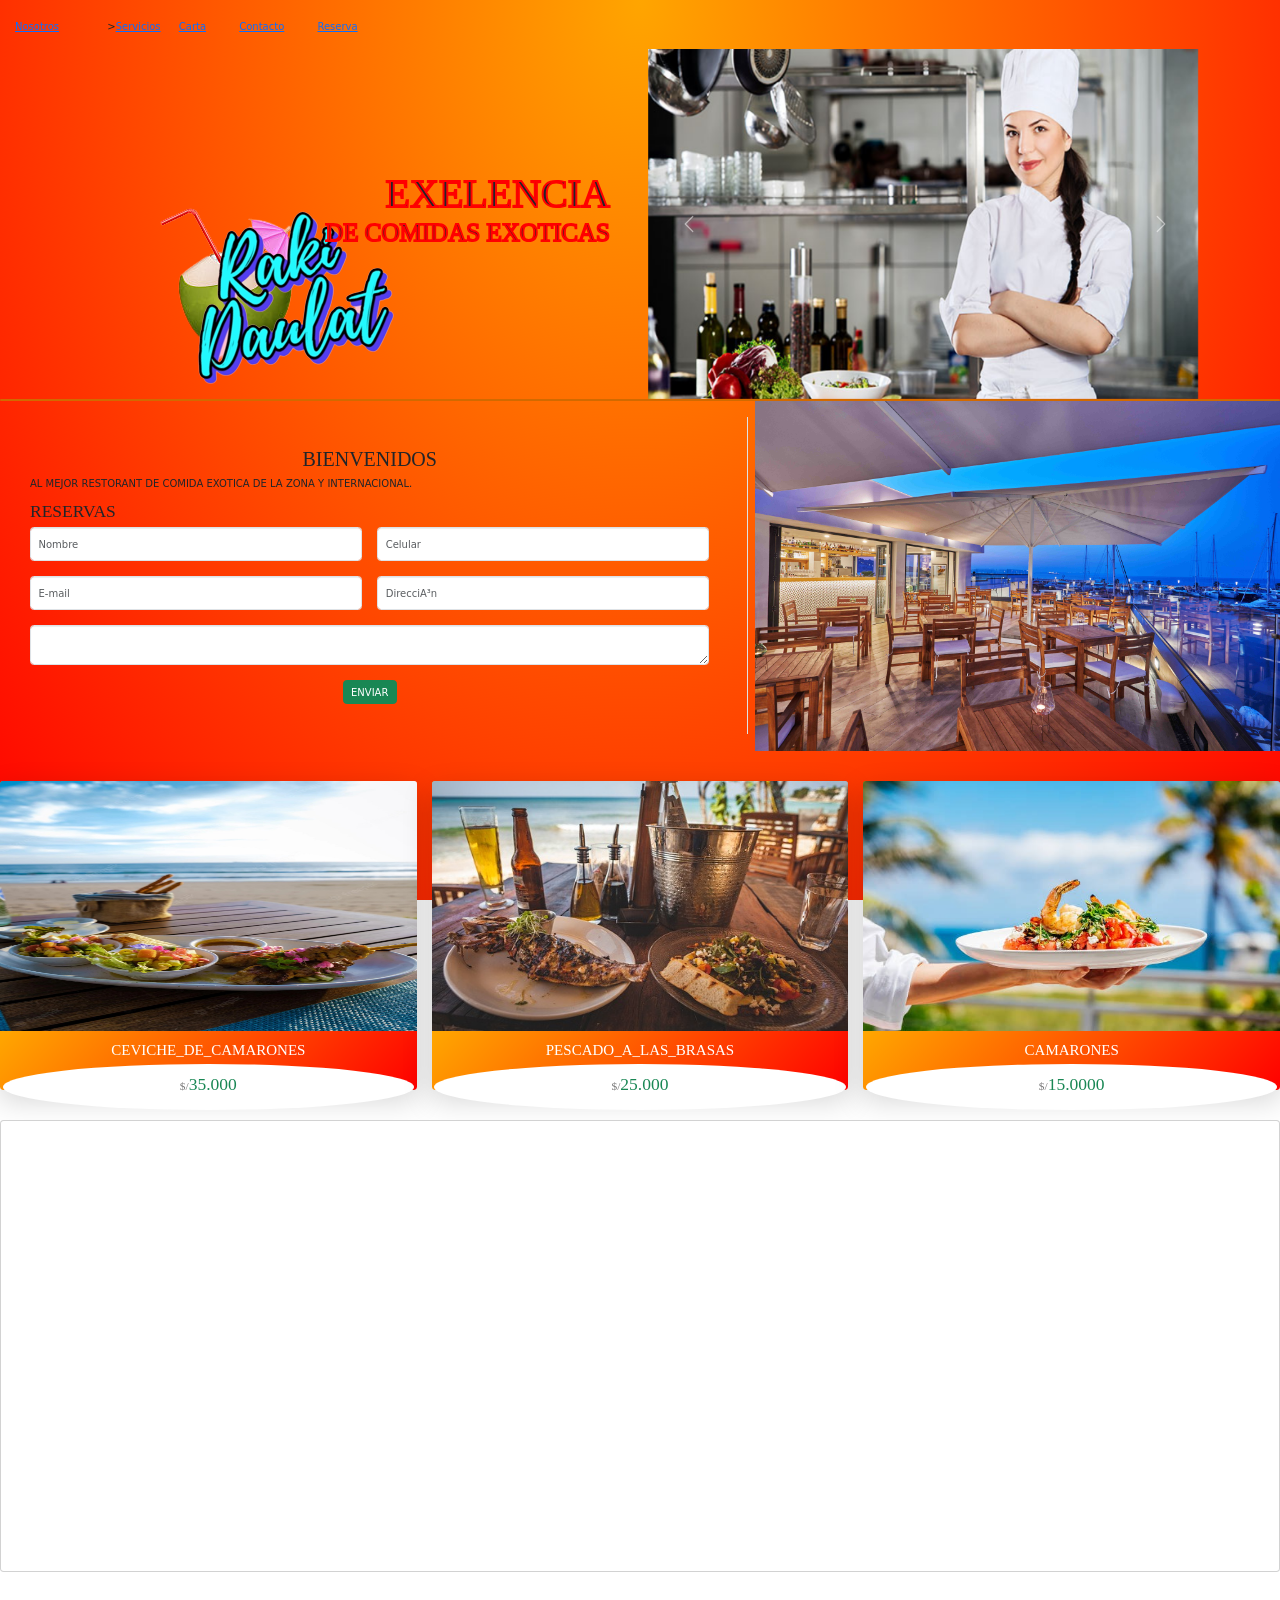
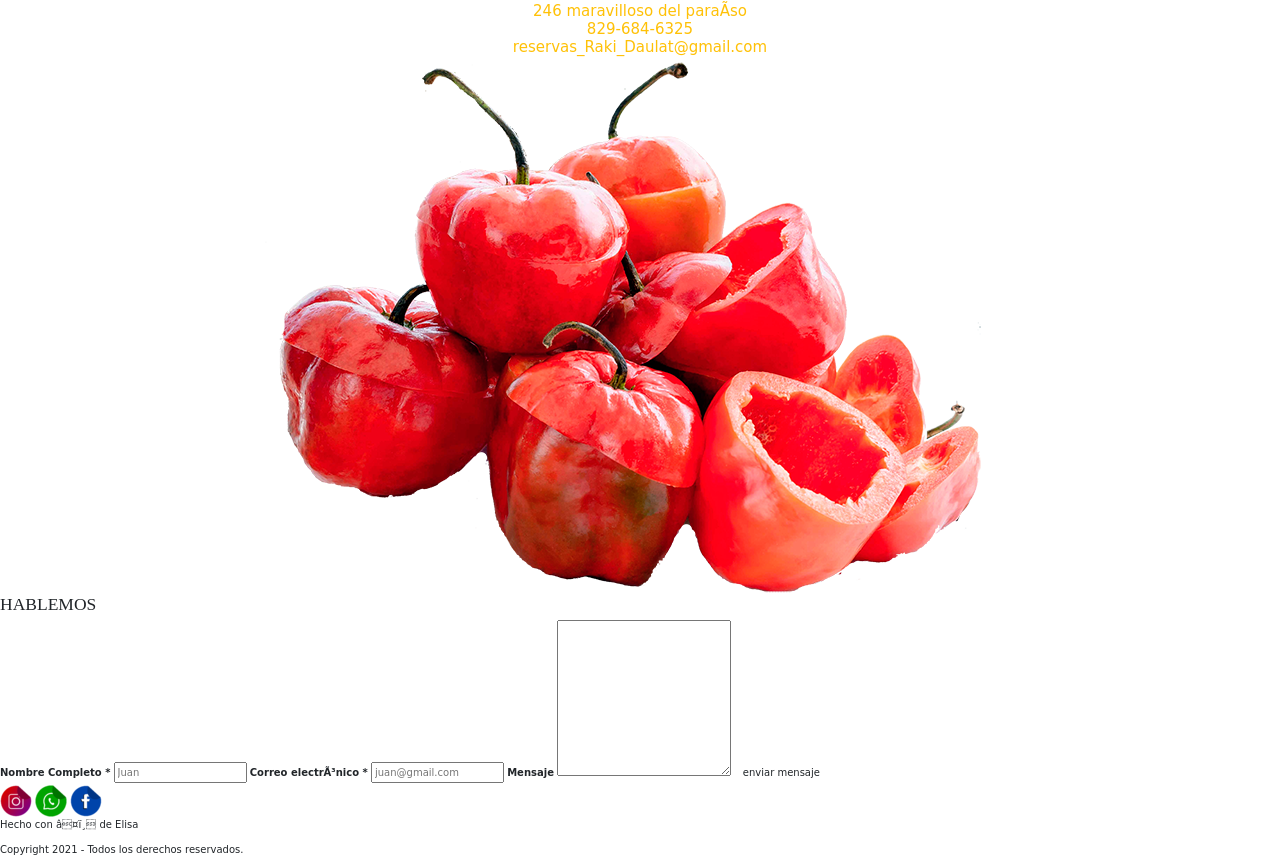
==== index.html @ 6d172afd "Primera versión del sitio web Raki Daulat Mi primera página web: inicio, nosotros, servicios, carta," ====
<!DOCTYPE html>
<html lang="en">
  <head>
    <title>Raki_Daulat</title>
    <link rel="icon" type="image/x-icon" href="assent/img/LOGO.png">
    <!-- Librerias Boostrap -->
    <link rel="stylesheet" href="https://stackpath.bootstrapcdn.com/bootstrap/4.3.1/css/bootstrap.min.css" integrity="sha384-ggOyR0iXCbMQv3Xipma34MD+dH/1fQ784/j6cY/iJTQUOhcWr7x9JvoRxT2MZw1T" crossorigin="anonymous">
    <link rel="stylesheet" href="https://maxcdn.bootstrapcdn.com/bootstrap/3.3.7/css/bootstrap.min.css">
    <script src="https://ajax.googleapis.com/ajax/libs/jquery/3.2.1/jquery.min.js"></script>
    <script src="https://maxcdn.bootstrapcdn.com/bootstrap/3.3.7/js/bootstrap.min.js"></script>
    <link rel="stylesheet" href="assent/css/estilos.css">
    <link rel="stylesheet" href="assent/css/font-awesome.css">
    <script src="assent/js/estilos.js"></script>
    
    <!-- css only -->
    <link href="https://cdn.jsdelivr.net/npm/bootstrap@5.3.0-alpha3/dist/css/bootstrap.min.css" rel="stylesheet" integrity="sha384-KK94CHFLLe+nY2dmCWGMq91rCGa5gtU4mk92HdvYe+M/SXH301p5ILy+dN9+nJOZ" crossorigin="anonymous">
    <!-- javaScript Bundle with Popper -->
    <script src="https://cdn.jsdelivr.net/npm/bootstrap@5.3.0-alpha3/dist/js/bootstrap.bundle.min.js" integrity="sha384-ENjdO4Dr2bkBIFxQpeoTz1HIcje39Wm4jDKdf19U8gI4ddQ3GYNS7NTKfAdVQSZe" crossorigin="anonymous"></script>
      
  </head>
   <body>
      <div id ="menu">  
        
        <ul>
            <li><a class="#"href="Nosotros.html">Nosotros</a></li>
            <li></li>><a class="#"href="Servicios.html">Servicios</a></li>
            <li><a class="#"href="Carta.html">Carta</a></li>
            <li><a class="#"href="Contacto.html">Contacto</a></li>
            <li><a class="#"href="Reserva.html">Reserva</a></li>
         </ul>
         
      </div>
      <img src="assent/img/LOGO.png" class="logo" alt="">
      <img src="assent/img/Raki_Daulat.png" class="Raki_Daulat" alt="">
      <div class="container">
         <div class="row justify-content-center align-items-center">
            <div class="col-sm-6 p-5">
               <p class="text-white" style="letter-spacing: 20px"> <b>    <title>Raki_Daulat</title>
               </b></p>
               <h1 class="text-right"><span class="display-3">EXELENCIA</span> <br>DE COMIDAS EXOTICAS</h1>
               <p class="row justify-content-center align-items-center mt-5">
                  
               </p>
               </div>
               <div class="col-sm-6">
                  <div id="carouselExampleControlsNoTouching" class="carousel slide" data-bs-touch="false">
                     <div class="carousel-inner">
                        <div class="carousel-item active">
                          <img src="assent/img/bg6.jpg" width="550" height="350">
                        </div>
                        <div class="carousel-item">
                          <img src="assent/img/CAMARONES.jpg" width="550" height="350">
                        </div>
                        <div class="carousel-item">
                          <img src="assent/img/CEVICHE_DE_CAMARONES.jpg"width="550" height="350">
                        </div>
                        <div class="carousel-item">
                         <img src="assent/img/FRUTOS_DEL_MAR.jpg" width="550" height="350">
                        </div>
                        <div class="carousel-item">
                          <img src="assent/img/PESCADO_A_LAS_BRASAS.jpg" width="550" height="350">
                        </div>
                        <div class="carousel-item">
                          <img src="assent/img/SUSHI_SAL_DEL_MAR.jpg" width="550" height="350">
                        </div>
                        <div class="carousel-item">
                          <img src="assent/img/bg1.png" width="550" height="350">
                        </div>
                     </div>
                     <button class="carousel-control-prev" type="button" data-bs-target="#carouselExampleControlsNoTouching" data-bs-slide="prev">
                       <span class="carousel-control-prev-icon" aria-hidden="true"></span>
                       <span class="visually-hidden">Previous</span>
                     </button>
                     <button class="carousel-control-next" type="button" data-bs-target="#carouselExampleControlsNoTouching" data-bs-slide="next">
                       <span class="carousel-control-next-icon" aria-hidden="true"></span>
                       <span class="visually-hidden">Next</span>
                     </button>
                  </div>
               </div>
            </div>
         </div>
         <div class="card" style="background: #FF8000 url(editables/bg-verde.png) bottom right no-repeat;"></div>
            <div class="row justify-content-center align-items-center">
               <div class="col-sm-7 border-right">
                  <div class="p-5">
                  <h2 class="text-center">BIENVENIDOS</h2> 
                  <p class="text-justify">AL MEJOR RESTORANT DE COMIDA EXOTICA DE LA ZONA Y INTERNACIONAL.</p> 
                  <h3>RESERVAS</h3>
                  <form action="">
                     <div class="row form-group">
                        <div class="col-sm-6">
                           <input type="text" class="form-control" placeholder="Nombre">  
                        </div>
                        <div class="col-sm-6">
                           <input type="text" class="form-control" placeholder="Celular">  
                        </div>
                     </div>
                     <div class="row form-group">
                        <div class="col-sm-6">
                           <input type="text" class="form-control" placeholder="E-mail">  
                        </div>
                        <div class="col-sm-6">
                           <input type="text" class="form-control" placeholder="Dirección">  
                        </div>
                     </div>
                     <div class="row form-group">
                        <div class="col-sm-12">
                           <textarea class="form-control" placeholder="Mensaje..."> </textarea> 
                        </div>                                   
                     </div>
                     <input type="submit" class="btn btn-success mx-auto d-block" value="ENVIAR">

                  </form>
               </div>
            </div>
            <div class="col-sm-5">
               <img src="assent/img/bg7.jpg" alt="" class="img-fluid mx-auto d-block">
            </div>                
           </div> 
       </div> 
         <div class="row mt-5">
         <div class="col-sm-4">
             <div class="card border-0 shadow-lg text-center bg-gradiente text-white">
                 <img src="assent/img/CEVICHE_DE_CAMARONES.jpg" alt=""class="card-img-top" width="550" height="250">
                 <div class="card-body row justify-content-center align-items-center">
                     <h4 class="text-white">CEVICHE_DE_CAMARONES</h4>
                     <div class="mx-auto d-block mb-n5 rounded-circle bg-white">
                        <h3 class="pt-3 pb-3 pr-2 pl-2 text-success text-center"><span class="small">$/</span>35.000</h3>
                     </div>
                 </div>
                 
             </div>
         </div>
         <div class="col-sm-4">
            <div class="card border-0 shadow-lg text-center bg-gradiente text-white">
               <img src="assent/img/PESCADO_A_LAS_BRASAS.jpg" alt="" class="card-img-top"  width="550" height="250">
               <div class="card-body row justify-content-center align-items-center">
                  <h4 class="text-white">PESCADO_A_LAS_BRASAS</h4>
                  <div class="mx-auto d-block mb-n5 rounded-circle bg-white">
                     <h3 class="pt-3 pb-3 pr-2 pl-2 text-success text-center"><span class="small">$/</span>25.000</h3>
                  </div>
               </div>
                     
            </div>
         </div>
            <div class="col-sm-4">
               <div class="card border-0 shadow-lg text-center bg-gradiente text-white">
                  <img src="assent/img/CAMARONES.jpg" alt="" class="card-img-top"  width="550" height="250">
                  <div class="card-body row justify-content-center align-items-center">
                     <h4 class="text-white">CAMARONES</h4>
                     <div class="mx-auto d-block mb-n5 rounded-circle bg-white">
                        <h3 class="pt-3 pb-3 pr-2 pl-2 text-success text-center"><span class="small">$/</span>15.0000</h3>
                     </div>
                  </div>
                         
               </div>
            </div>
         </div>
         <div class="col-12 p-0 mt-5 mb-5">
            <div class="card">
               <iframe src="https://www.google.com/maps/embed?pb=!1m18!1m12!1m3!1d1913.7557043087015!2d-71.5376653855402!3d-16.398833281402744!2m3!1f0!2f0!3f0!3m2!1i1024!2i768!4f13.1!3m3!1m2!1s0x0%3A0x0!2zMTbCsDIzJzU1LjgiUyA3McKwMzInMTMuMCJX!5e0!3m2!1ses-419!2spe!4v1567224698956!5m2!1ses-419!2spe" width="100%" height="450" frameborder="0" style="border:0;" allowfullscreen=""></iframe>
            </div>
         </div>
        
         <div class="col-12">
            <p class="h4 text-center text-warning">246 maravilloso del paraíso <br>
            829-684-6325 <br>
            reservas_Raki_Daulat@gmail.com</p>
         </div>
         <div class="col-12">
            <img src="assent/img/el-rocoto-footer.png" alt="" class="img-fluid mx-auto d-block">
         </div>

      </div>
      <header class="header">
      
     
       <section class="contact">
         <div class="u-wrapper">
           <div class="contact-content">
     
             <form id="form" action="" class="form">
               <h3 class="tag"><span>HABLEMOS</span></h3>
               <label for="name">Nombre Completo <span>*</span></label>
               <input name="name" required type="text" id="name" placeholder="Juan">
               <label for="email">Correo electrónico <span>*</span></label>
               <input name="email" type="text" id="email" required placeholder="juan@gmail.com">
               <label for="message">Mensaje</label>
               <textarea id="message" name="message" id="" cols="30" rows="10"></textarea>
               <button type="submit" class="btn primary full">enviar mensaje</button>
             </form>
             <a href="mailto:me@leonidasesteban.com" id="trucazo"></a>
           </div>
         </div>
       </section>
       <footer class="footer">
         <div class="social">
          
           <i class="social-item">
             <img src="assent/img/instagam.png" alt="">
           </i>
           <i class="social-item">
             <img src="assent/img/whatsapp.png" alt="">
           </i>
           <i class="social-item">
             <img src="assent/img/facebook.png" alt="">
           </i>
         </div>
         <p class="footer-message">
           Hecho con ❤️ de Elisa
         </p>
         <p class="footer-copyright">
           Copyright 2021 - Todos los derechos reservados.
         </p>
     
   </body>

</html>
---- assent/css/estilos.css ----
#menu ul{
    list-style: none;
    margin: 0;
    padding: 0; 
}

#menu ul li {
    text-decoration: none;
    display: inline-block;
    cursor: pointer;
    padding: 15px;




}

#menu ul li a:hover{   
    color: #d40707;
    text-decoration: none;
    display: block;
    padding: 10px;
}

.Raki_Daulat{
    position: absolute;
    left: 10px;
    top: 80px;
}

.logo{
    position: absolute;
   left: 150PX;
   top: 200px;

}

@font-face{
    font-family:  "Cooper Std Black";
    src: url("fonts/CooperBlackStd.otd");
}
body{
    background: radial-gradient(at top, orange, red);
    background-attachment: fixed    
}
.bg-light {
    background-color: #f8f9fa3b!important;
}
.bg-gradiente{
    background: linear-gradient(-45deg,red,yellow);
}
h1,h2,h3,h4,.nav-link{
    font-family:  "Cooper Std Black";
    color: #FF3F00
}
h1{
    -webkit-text-stroke: 2px red;
    color: #FFBF00;
}

.carousel-item {
position: relative;
display: none;
float: left;
width: 100%;
margin-right: -100%;
-webkit-backface-visibility: hidden;
backface-visibility: hidden;
transition: transform .6s ease-in-out;
}
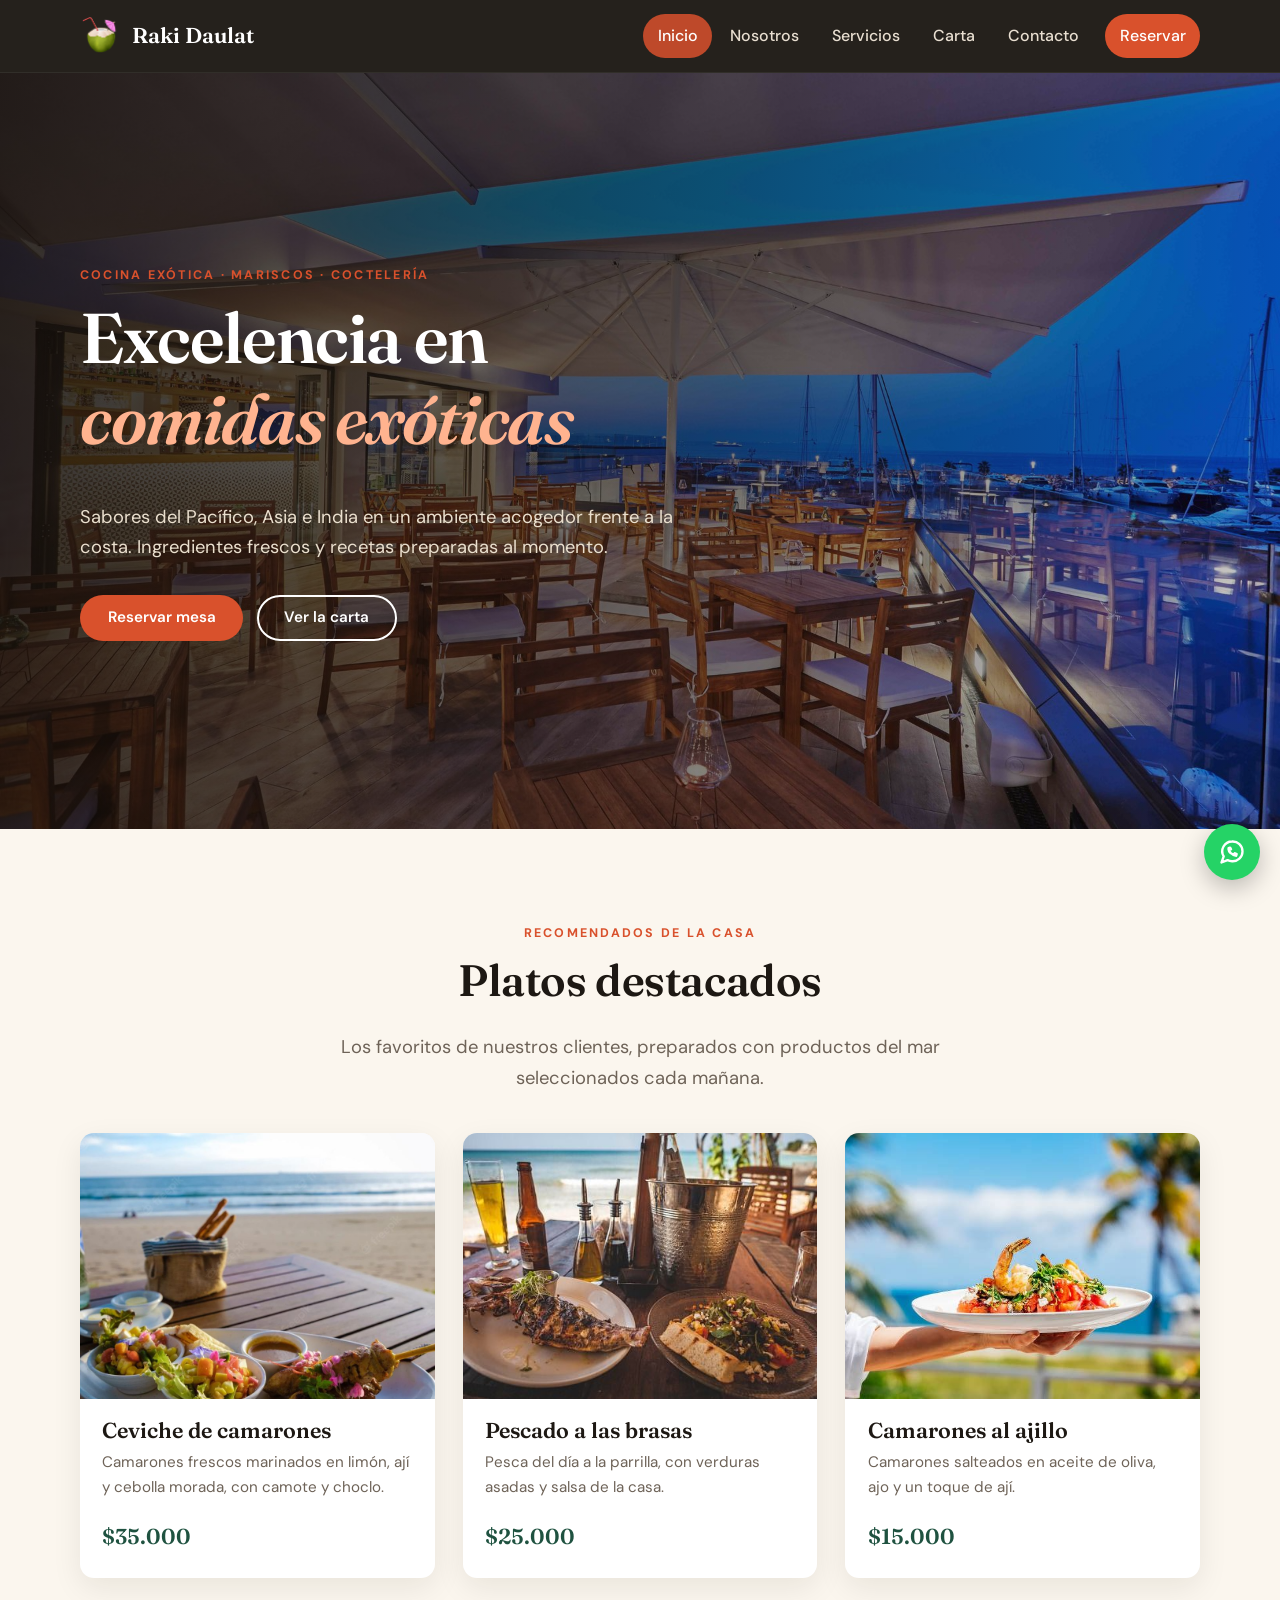
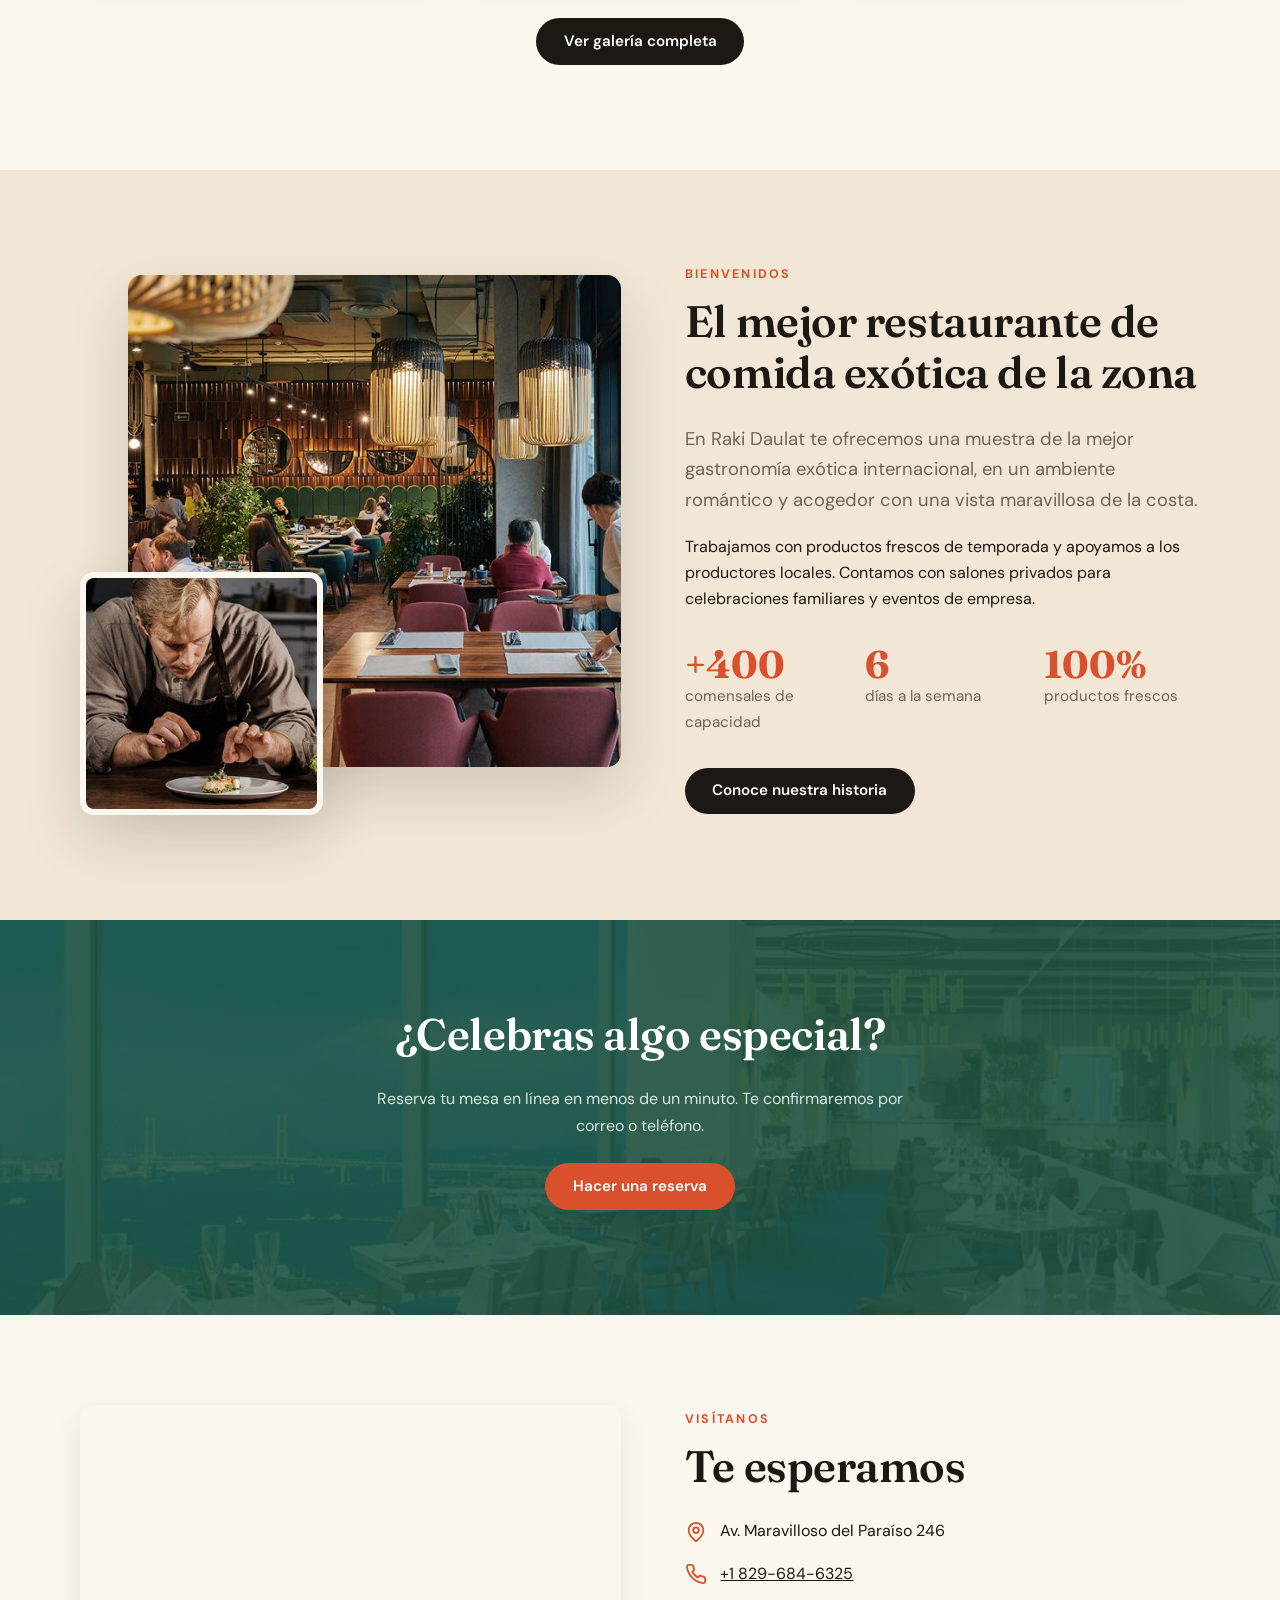
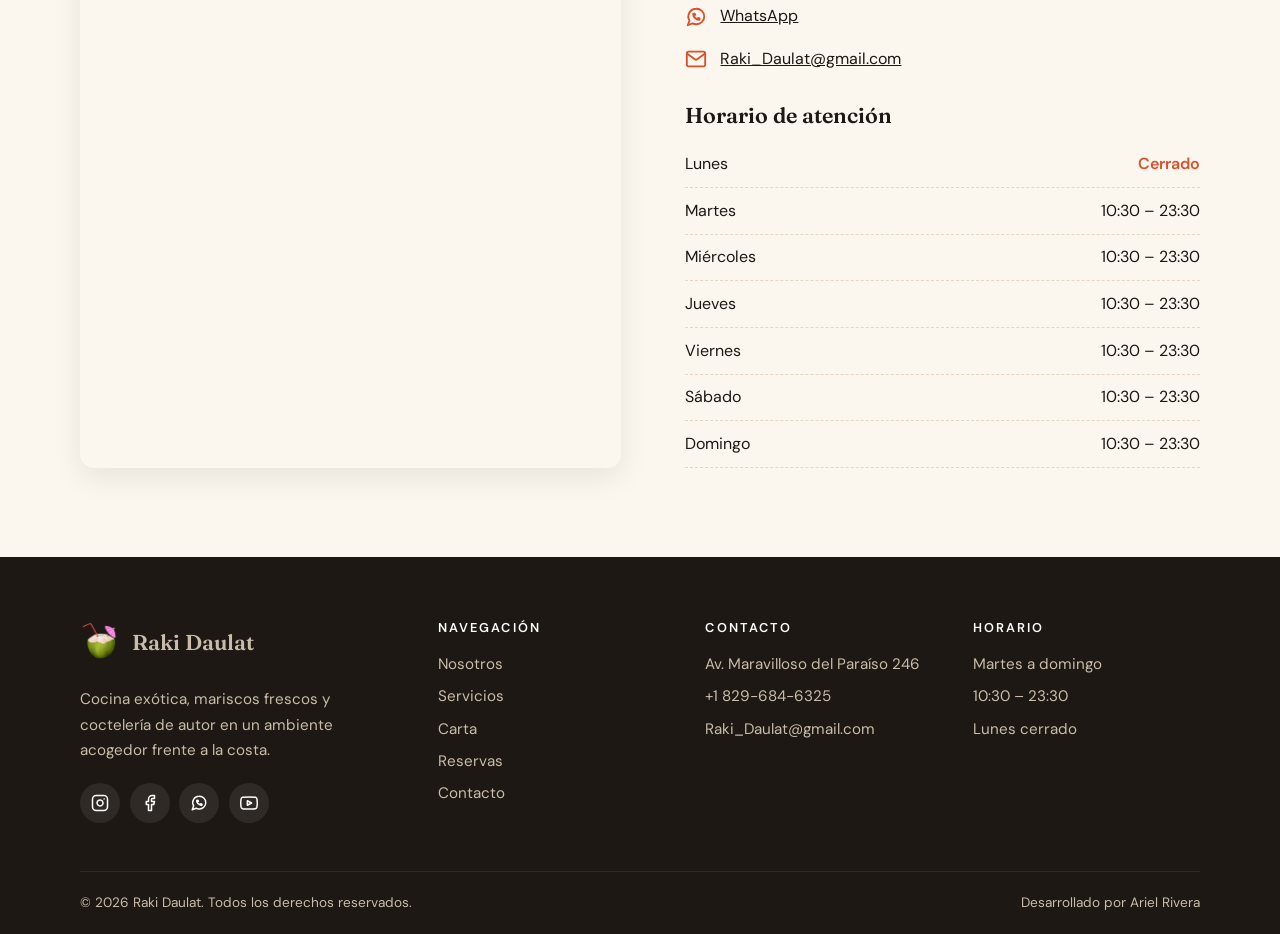
==== commit 9a9a03e7: "Rediseño completo del sitio web Diseño responsive nuevo, carta interactiva, galería con filtros, res" ====
--- a/index.html
+++ b/index.html
@@ -1,218 +1,194 @@
-<!DOCTYPE html>
-<html lang="en">
-  <head>
-    <title>Raki_Daulat</title>
-    <link rel="icon" type="image/x-icon" href="assent/img/LOGO.png">
-    <!-- Librerias Boostrap -->
-    <link rel="stylesheet" href="https://stackpath.bootstrapcdn.com/bootstrap/4.3.1/css/bootstrap.min.css" integrity="sha384-ggOyR0iXCbMQv3Xipma34MD+dH/1fQ784/j6cY/iJTQUOhcWr7x9JvoRxT2MZw1T" crossorigin="anonymous">
-    <link rel="stylesheet" href="https://maxcdn.bootstrapcdn.com/bootstrap/3.3.7/css/bootstrap.min.css">
-    <script src="https://ajax.googleapis.com/ajax/libs/jquery/3.2.1/jquery.min.js"></script>
-    <script src="https://maxcdn.bootstrapcdn.com/bootstrap/3.3.7/js/bootstrap.min.js"></script>
-    <link rel="stylesheet" href="assent/css/estilos.css">
-    <link rel="stylesheet" href="assent/css/font-awesome.css">
-    <script src="assent/js/estilos.js"></script>
-    
-    <!-- css only -->
-    <link href="https://cdn.jsdelivr.net/npm/bootstrap@5.3.0-alpha3/dist/css/bootstrap.min.css" rel="stylesheet" integrity="sha384-KK94CHFLLe+nY2dmCWGMq91rCGa5gtU4mk92HdvYe+M/SXH301p5ILy+dN9+nJOZ" crossorigin="anonymous">
-    <!-- javaScript Bundle with Popper -->
-    <script src="https://cdn.jsdelivr.net/npm/bootstrap@5.3.0-alpha3/dist/js/bootstrap.bundle.min.js" integrity="sha384-ENjdO4Dr2bkBIFxQpeoTz1HIcje39Wm4jDKdf19U8gI4ddQ3GYNS7NTKfAdVQSZe" crossorigin="anonymous"></script>
-      
-  </head>
-   <body>
-      <div id ="menu">  
-        
-        <ul>
-            <li><a class="#"href="Nosotros.html">Nosotros</a></li>
-            <li></li>><a class="#"href="Servicios.html">Servicios</a></li>
-            <li><a class="#"href="Carta.html">Carta</a></li>
-            <li><a class="#"href="Contacto.html">Contacto</a></li>
-            <li><a class="#"href="Reserva.html">Reserva</a></li>
-         </ul>
-         
-      </div>
-      <img src="assent/img/LOGO.png" class="logo" alt="">
-      <img src="assent/img/Raki_Daulat.png" class="Raki_Daulat" alt="">
-      <div class="container">
-         <div class="row justify-content-center align-items-center">
-            <div class="col-sm-6 p-5">
-               <p class="text-white" style="letter-spacing: 20px"> <b>    <title>Raki_Daulat</title>
-               </b></p>
-               <h1 class="text-right"><span class="display-3">EXELENCIA</span> <br>DE COMIDAS EXOTICAS</h1>
-               <p class="row justify-content-center align-items-center mt-5">
-                  
-               </p>
-               </div>
-               <div class="col-sm-6">
-                  <div id="carouselExampleControlsNoTouching" class="carousel slide" data-bs-touch="false">
-                     <div class="carousel-inner">
-                        <div class="carousel-item active">
-                          <img src="assent/img/bg6.jpg" width="550" height="350">
-                        </div>
-                        <div class="carousel-item">
-                          <img src="assent/img/CAMARONES.jpg" width="550" height="350">
-                        </div>
-                        <div class="carousel-item">
-                          <img src="assent/img/CEVICHE_DE_CAMARONES.jpg"width="550" height="350">
-                        </div>
-                        <div class="carousel-item">
-                         <img src="assent/img/FRUTOS_DEL_MAR.jpg" width="550" height="350">
-                        </div>
-                        <div class="carousel-item">
-                          <img src="assent/img/PESCADO_A_LAS_BRASAS.jpg" width="550" height="350">
-                        </div>
-                        <div class="carousel-item">
-                          <img src="assent/img/SUSHI_SAL_DEL_MAR.jpg" width="550" height="350">
-                        </div>
-                        <div class="carousel-item">
-                          <img src="assent/img/bg1.png" width="550" height="350">
-                        </div>
-                     </div>
-                     <button class="carousel-control-prev" type="button" data-bs-target="#carouselExampleControlsNoTouching" data-bs-slide="prev">
-                       <span class="carousel-control-prev-icon" aria-hidden="true"></span>
-                       <span class="visually-hidden">Previous</span>
-                     </button>
-                     <button class="carousel-control-next" type="button" data-bs-target="#carouselExampleControlsNoTouching" data-bs-slide="next">
-                       <span class="carousel-control-next-icon" aria-hidden="true"></span>
-                       <span class="visually-hidden">Next</span>
-                     </button>
-                  </div>
-               </div>
-            </div>
-         </div>
-         <div class="card" style="background: #FF8000 url(editables/bg-verde.png) bottom right no-repeat;"></div>
-            <div class="row justify-content-center align-items-center">
-               <div class="col-sm-7 border-right">
-                  <div class="p-5">
-                  <h2 class="text-center">BIENVENIDOS</h2> 
-                  <p class="text-justify">AL MEJOR RESTORANT DE COMIDA EXOTICA DE LA ZONA Y INTERNACIONAL.</p> 
-                  <h3>RESERVAS</h3>
-                  <form action="">
-                     <div class="row form-group">
-                        <div class="col-sm-6">
-                           <input type="text" class="form-control" placeholder="Nombre">  
-                        </div>
-                        <div class="col-sm-6">
-                           <input type="text" class="form-control" placeholder="Celular">  
-                        </div>
-                     </div>
-                     <div class="row form-group">
-                        <div class="col-sm-6">
-                           <input type="text" class="form-control" placeholder="E-mail">  
-                        </div>
-                        <div class="col-sm-6">
-                           <input type="text" class="form-control" placeholder="Dirección">  
-                        </div>
-                     </div>
-                     <div class="row form-group">
-                        <div class="col-sm-12">
-                           <textarea class="form-control" placeholder="Mensaje..."> </textarea> 
-                        </div>                                   
-                     </div>
-                     <input type="submit" class="btn btn-success mx-auto d-block" value="ENVIAR">
-
-                  </form>
-               </div>
-            </div>
-            <div class="col-sm-5">
-               <img src="assent/img/bg7.jpg" alt="" class="img-fluid mx-auto d-block">
-            </div>                
-           </div> 
-       </div> 
-         <div class="row mt-5">
-         <div class="col-sm-4">
-             <div class="card border-0 shadow-lg text-center bg-gradiente text-white">
-                 <img src="assent/img/CEVICHE_DE_CAMARONES.jpg" alt=""class="card-img-top" width="550" height="250">
-                 <div class="card-body row justify-content-center align-items-center">
-                     <h4 class="text-white">CEVICHE_DE_CAMARONES</h4>
-                     <div class="mx-auto d-block mb-n5 rounded-circle bg-white">
-                        <h3 class="pt-3 pb-3 pr-2 pl-2 text-success text-center"><span class="small">$/</span>35.000</h3>
-                     </div>
-                 </div>
-                 
-             </div>
-         </div>
-         <div class="col-sm-4">
-            <div class="card border-0 shadow-lg text-center bg-gradiente text-white">
-               <img src="assent/img/PESCADO_A_LAS_BRASAS.jpg" alt="" class="card-img-top"  width="550" height="250">
-               <div class="card-body row justify-content-center align-items-center">
-                  <h4 class="text-white">PESCADO_A_LAS_BRASAS</h4>
-                  <div class="mx-auto d-block mb-n5 rounded-circle bg-white">
-                     <h3 class="pt-3 pb-3 pr-2 pl-2 text-success text-center"><span class="small">$/</span>25.000</h3>
-                  </div>
-               </div>
-                     
-            </div>
-         </div>
-            <div class="col-sm-4">
-               <div class="card border-0 shadow-lg text-center bg-gradiente text-white">
-                  <img src="assent/img/CAMARONES.jpg" alt="" class="card-img-top"  width="550" height="250">
-                  <div class="card-body row justify-content-center align-items-center">
-                     <h4 class="text-white">CAMARONES</h4>
-                     <div class="mx-auto d-block mb-n5 rounded-circle bg-white">
-                        <h3 class="pt-3 pb-3 pr-2 pl-2 text-success text-center"><span class="small">$/</span>15.0000</h3>
-                     </div>
-                  </div>
-                         
-               </div>
-            </div>
-         </div>
-         <div class="col-12 p-0 mt-5 mb-5">
-            <div class="card">
-               <iframe src="https://www.google.com/maps/embed?pb=!1m18!1m12!1m3!1d1913.7557043087015!2d-71.5376653855402!3d-16.398833281402744!2m3!1f0!2f0!3f0!3m2!1i1024!2i768!4f13.1!3m3!1m2!1s0x0%3A0x0!2zMTbCsDIzJzU1LjgiUyA3McKwMzInMTMuMCJX!5e0!3m2!1ses-419!2spe!4v1567224698956!5m2!1ses-419!2spe" width="100%" height="450" frameborder="0" style="border:0;" allowfullscreen=""></iframe>
-            </div>
-         </div>
-        
-         <div class="col-12">
-            <p class="h4 text-center text-warning">246 maravilloso del paraíso <br>
-            829-684-6325 <br>
-            reservas_Raki_Daulat@gmail.com</p>
-         </div>
-         <div class="col-12">
-            <img src="assent/img/el-rocoto-footer.png" alt="" class="img-fluid mx-auto d-block">
-         </div>
-
-      </div>
-      <header class="header">
-      
-     
-       <section class="contact">
-         <div class="u-wrapper">
-           <div class="contact-content">
-     
-             <form id="form" action="" class="form">
-               <h3 class="tag"><span>HABLEMOS</span></h3>
-               <label for="name">Nombre Completo <span>*</span></label>
-               <input name="name" required type="text" id="name" placeholder="Juan">
-               <label for="email">Correo electrónico <span>*</span></label>
-               <input name="email" type="text" id="email" required placeholder="juan@gmail.com">
-               <label for="message">Mensaje</label>
-               <textarea id="message" name="message" id="" cols="30" rows="10"></textarea>
-               <button type="submit" class="btn primary full">enviar mensaje</button>
-             </form>
-             <a href="mailto:me@leonidasesteban.com" id="trucazo"></a>
-           </div>
-         </div>
-       </section>
-       <footer class="footer">
-         <div class="social">
-          
-           <i class="social-item">
-             <img src="assent/img/instagam.png" alt="">
-           </i>
-           <i class="social-item">
-             <img src="assent/img/whatsapp.png" alt="">
-           </i>
-           <i class="social-item">
-             <img src="assent/img/facebook.png" alt="">
-           </i>
-         </div>
-         <p class="footer-message">
-           Hecho con ❤️ de Elisa
-         </p>
-         <p class="footer-copyright">
-           Copyright 2021 - Todos los derechos reservados.
-         </p>
-     
-   </body>
-
-</html>+<!DOCTYPE html>
+<html lang="es">
+<head>
+  <meta charset="utf-8">
+  <meta name="viewport" content="width=device-width, initial-scale=1">
+  <title>Raki Daulat | Restaurante de comida exótica</title>
+  <meta name="description" content="Raki Daulat: restaurante de comida exótica, mariscos frescos y coctelería de autor. Reserva tu mesa en línea.">
+  <meta name="theme-color" content="#1d1813">
+  <meta property="og:type" content="website">
+  <meta property="og:title" content="Raki Daulat | Restaurante de comida exótica">
+  <meta property="og:description" content="Raki Daulat: restaurante de comida exótica, mariscos frescos y coctelería de autor. Reserva tu mesa en línea.">
+  <meta property="og:image" content="assets/img/local/terraza.jpg">
+  <link rel="icon" type="image/png" href="assets/img/logo.png">
+  <link rel="preconnect" href="https://fonts.googleapis.com">
+  <link rel="preconnect" href="https://fonts.gstatic.com" crossorigin>
+  <link rel="stylesheet" href="https://fonts.googleapis.com/css2?family=DM+Sans:wght@400;500;600;700&amp;family=Fraunces:ital,wght@0,500;0,600;1,500&amp;display=swap">
+  <link rel="stylesheet" href="assets/css/main.css">
+  <script src="assets/js/main.js" defer></script>
+</head>
+<body>
+  <a class="skip-link" href="#contenido">Saltar al contenido</a>
+  <header class="site-header">
+    <div class="container">
+      <a class="brand" href="index.html">
+        <img src="assets/img/logo.png" alt="" width="42" height="42">
+        Raki Daulat
+      </a>
+      <button class="nav-toggle" type="button" aria-expanded="false" aria-controls="site-nav" aria-label="Abrir menú">
+        <svg viewBox="0 0 24 24" fill="none" stroke="currentColor" stroke-width="2" stroke-linecap="round" stroke-linejoin="round" aria-hidden="true" focusable="false"><line x1="3" y1="6" x2="21" y2="6"/><line x1="3" y1="12" x2="21" y2="12"/><line x1="3" y1="18" x2="21" y2="18"/></svg>
+      </button>
+      <nav class="site-nav" id="site-nav" aria-label="Principal">
+        <ul class="nav-list">
+          <li><a href="index.html" aria-current="page">Inicio</a></li>
+          <li><a href="nosotros.html">Nosotros</a></li>
+          <li><a href="servicios.html">Servicios</a></li>
+          <li><a href="carta.html">Carta</a></li>
+          <li><a href="contacto.html">Contacto</a></li>
+          <li class="nav-cta"><a href="reserva.html">Reservar</a></li>
+        </ul>
+      </nav>
+    </div>
+  </header>
+
+  <main id="contenido">
+    <section class="hero">
+      <div class="container">
+        <span class="eyebrow">Cocina exótica · Mariscos · Coctelería</span>
+        <h1>Excelencia en <em>comidas exóticas</em></h1>
+        <p>Sabores del Pacífico, Asia e India en un ambiente acogedor frente a la costa. Ingredientes frescos y recetas preparadas al momento.</p>
+        <div class="hero-actions">
+          <a class="btn btn--primary" href="reserva.html">Reservar mesa</a>
+          <a class="btn btn--ghost" href="carta.html">Ver la carta</a>
+        </div>
+      </div>
+    </section>
+
+    <section class="section">
+      <div class="container">
+        <div class="section-head section-head--center">
+          <span class="eyebrow">Recomendados de la casa</span>
+          <h2>Platos destacados</h2>
+          <p class="lead">Los favoritos de nuestros clientes, preparados con productos del mar seleccionados cada mañana.</p>
+        </div>
+        <div class="grid grid--3">
+          <article class="dish-card">
+            <img src="assets/img/platos/ceviche-de-camarones.jpg" alt="Ceviche de camarones" width="900" height="675" loading="lazy">
+            <div class="dish-card__body">
+              <h3>Ceviche de camarones</h3>
+              <p>Camarones frescos marinados en limón, ají y cebolla morada, con camote y choclo.</p>
+              <span class="dish-card__price">$35.000</span>
+            </div>
+          </article>
+          <article class="dish-card">
+            <img src="assets/img/platos/pescado-a-las-brasas.jpg" alt="Pescado a las brasas" width="900" height="675" loading="lazy">
+            <div class="dish-card__body">
+              <h3>Pescado a las brasas</h3>
+              <p>Pesca del día a la parrilla, con verduras asadas y salsa de la casa.</p>
+              <span class="dish-card__price">$25.000</span>
+            </div>
+          </article>
+          <article class="dish-card">
+            <img src="assets/img/platos/camarones.jpg" alt="Camarones al ajillo" width="900" height="675" loading="lazy">
+            <div class="dish-card__body">
+              <h3>Camarones al ajillo</h3>
+              <p>Camarones salteados en aceite de oliva, ajo y un toque de ají.</p>
+              <span class="dish-card__price">$15.000</span>
+            </div>
+          </article>
+        </div>
+        <p class="actions-center"><a class="btn btn--dark" href="servicios.html">Ver galería completa</a></p>
+      </div>
+    </section>
+
+    <section class="section section--sand">
+      <div class="container split">
+        <div class="photo-stack">
+          <img src="assets/img/local/comedor.jpg" alt="Comedor principal del restaurante" width="900" height="900" loading="lazy">
+          <img src="assets/img/local/chef-emplatando.jpg" alt="Chef emplatando un plato" width="600" height="600" loading="lazy">
+        </div>
+        <div>
+          <span class="eyebrow">Bienvenidos</span>
+          <h2>El mejor restaurante de comida exótica de la zona</h2>
+          <p class="lead">En Raki Daulat te ofrecemos una muestra de la mejor gastronomía exótica internacional, en un ambiente romántico y acogedor con una vista maravillosa de la costa.</p>
+          <p>Trabajamos con productos frescos de temporada y apoyamos a los productores locales. Contamos con salones privados para celebraciones familiares y eventos de empresa.</p>
+          <div class="stats">
+            <div class="stat"><strong>+400</strong><span>comensales de capacidad</span></div>
+            <div class="stat"><strong>6</strong><span>días a la semana</span></div>
+            <div class="stat"><strong>100%</strong><span>productos frescos</span></div>
+          </div>
+          <p class="mt-lg"><a class="btn btn--dark" href="nosotros.html">Conoce nuestra historia</a></p>
+        </div>
+      </div>
+    </section>
+
+    <section class="section cta-band">
+      <div class="container">
+        <h2>¿Celebras algo especial?</h2>
+        <p>Reserva tu mesa en línea en menos de un minuto. Te confirmaremos por correo o teléfono.</p>
+        <p class="mt-md"><a class="btn btn--primary" href="reserva.html">Hacer una reserva</a></p>
+      </div>
+    </section>
+
+    <section class="section">
+      <div class="container split">
+        <iframe class="map" src="https://www.google.com/maps/embed?pb=!1m18!1m12!1m3!1d1913.7557043087015!2d-71.5376653855402!3d-16.398833281402744!2m3!1f0!2f0!3f0!3m2!1i1024!2i768!4f13.1!3m3!1m2!1s0x0%3A0x0!2zMTbCsDIzJzU1LjgiUyA3McKwMzInMTMuMCJX!5e0!3m2!1ses-419!2spe!4v1567224698956!5m2!1ses-419!2spe" title="Ubicación de Raki Daulat en el mapa" loading="lazy" referrerpolicy="no-referrer-when-downgrade" allowfullscreen></iframe>
+        <div>
+          <span class="eyebrow">Visítanos</span>
+          <h2>Te esperamos</h2>
+          <ul class="info-list">
+            <li><svg viewBox="0 0 24 24" fill="none" stroke="currentColor" stroke-width="2" stroke-linecap="round" stroke-linejoin="round" aria-hidden="true" focusable="false"><path d="M20 10c0 6-8 12-8 12s-8-6-8-12a8 8 0 0 1 16 0z"/><circle cx="12" cy="10" r="3"/></svg><span>Av. Maravilloso del Paraíso 246</span></li>
+            <li><svg viewBox="0 0 24 24" fill="none" stroke="currentColor" stroke-width="2" stroke-linecap="round" stroke-linejoin="round" aria-hidden="true" focusable="false"><path d="M22 16.9v3a2 2 0 0 1-2.2 2 19.8 19.8 0 0 1-8.6-3.1 19.5 19.5 0 0 1-6-6A19.8 19.8 0 0 1 2.1 4.2 2 2 0 0 1 4.1 2h3a2 2 0 0 1 2 1.7c.1.9.4 1.8.7 2.7a2 2 0 0 1-.5 2.1L8 9.8a16 16 0 0 0 6 6l1.3-1.3a2 2 0 0 1 2.1-.4c.9.3 1.8.6 2.7.7a2 2 0 0 1 1.7 2z"/></svg><a href="tel:+18296846325">+1 829-684-6325</a></li>
+            <li><svg viewBox="0 0 24 24" fill="none" stroke="currentColor" stroke-width="2" stroke-linecap="round" stroke-linejoin="round" aria-hidden="true" focusable="false"><path d="M21 11.5a8.4 8.4 0 0 1-9 8.4 8.6 8.6 0 0 1-3.8-.9L3 21l1.9-5.2A8.4 8.4 0 0 1 12 3a8.4 8.4 0 0 1 9 8.5z"/><path d="M9 9.5c.3 2.3 2.2 4.2 4.5 4.5l1-1 1.5.8-.4 1.4c-3.2 0-6.6-3.4-6.6-6.6l1.4-.4.8 1.5z"/></svg><a href="https://wa.me/18296846325" target="_blank" rel="noopener">WhatsApp</a></li>
+            <li><svg viewBox="0 0 24 24" fill="none" stroke="currentColor" stroke-width="2" stroke-linecap="round" stroke-linejoin="round" aria-hidden="true" focusable="false"><rect x="2" y="4" width="20" height="16" rx="2"/><path d="m22 6-10 7L2 6"/></svg><a href="mailto:Raki_Daulat@gmail.com">Raki_Daulat@gmail.com</a></li>
+          </ul>
+          <h3 class="mt-lg">Horario de atención</h3>
+          <ul class="hours"><li><span>Lunes</span><span class="closed">Cerrado</span></li><li><span>Martes</span><span>10:30 – 23:30</span></li><li><span>Miércoles</span><span>10:30 – 23:30</span></li><li><span>Jueves</span><span>10:30 – 23:30</span></li><li><span>Viernes</span><span>10:30 – 23:30</span></li><li><span>Sábado</span><span>10:30 – 23:30</span></li><li><span>Domingo</span><span>10:30 – 23:30</span></li></ul>
+        </div>
+      </div>
+    </section>
+  </main>
+
+  <footer class="site-footer">
+    <div class="container">
+      <div class="footer-grid">
+        <div>
+          <a class="brand" href="index.html">
+            <img src="assets/img/logo.png" alt="" width="42" height="42">
+            Raki Daulat
+          </a>
+          <p class="mt-sm">Cocina exótica, mariscos frescos y coctelería de autor en un ambiente acogedor frente a la costa.</p>
+          <div class="social">
+            <a href="https://www.instagram.com/" target="_blank" rel="noopener" aria-label="Instagram"><svg viewBox="0 0 24 24" fill="none" stroke="currentColor" stroke-width="2" stroke-linecap="round" stroke-linejoin="round" aria-hidden="true" focusable="false"><rect x="2" y="2" width="20" height="20" rx="5"/><path d="M16 11.4A4 4 0 1 1 12.6 8 4 4 0 0 1 16 11.4z"/><line x1="17.5" y1="6.5" x2="17.5" y2="6.5"/></svg></a>
+            <a href="https://www.facebook.com/" target="_blank" rel="noopener" aria-label="Facebook"><svg viewBox="0 0 24 24" fill="none" stroke="currentColor" stroke-width="2" stroke-linecap="round" stroke-linejoin="round" aria-hidden="true" focusable="false"><path d="M18 2h-3a5 5 0 0 0-5 5v3H7v4h3v8h4v-8h3l1-4h-4V7a1 1 0 0 1 1-1h3z"/></svg></a>
+            <a href="https://wa.me/18296846325" target="_blank" rel="noopener" aria-label="WhatsApp"><svg viewBox="0 0 24 24" fill="none" stroke="currentColor" stroke-width="2" stroke-linecap="round" stroke-linejoin="round" aria-hidden="true" focusable="false"><path d="M21 11.5a8.4 8.4 0 0 1-9 8.4 8.6 8.6 0 0 1-3.8-.9L3 21l1.9-5.2A8.4 8.4 0 0 1 12 3a8.4 8.4 0 0 1 9 8.5z"/><path d="M9 9.5c.3 2.3 2.2 4.2 4.5 4.5l1-1 1.5.8-.4 1.4c-3.2 0-6.6-3.4-6.6-6.6l1.4-.4.8 1.5z"/></svg></a>
+            <a href="https://www.youtube.com/" target="_blank" rel="noopener" aria-label="YouTube"><svg viewBox="0 0 24 24" fill="none" stroke="currentColor" stroke-width="2" stroke-linecap="round" stroke-linejoin="round" aria-hidden="true" focusable="false"><path d="M22.5 6.4a2.8 2.8 0 0 0-2-2C18.9 4 12 4 12 4s-6.9 0-8.5.4a2.8 2.8 0 0 0-2 2A29 29 0 0 0 1 12a29 29 0 0 0 .5 5.6 2.8 2.8 0 0 0 2 2C5.1 20 12 20 12 20s6.9 0 8.5-.4a2.8 2.8 0 0 0 2-2A29 29 0 0 0 23 12a29 29 0 0 0-.5-5.6z"/><polygon points="9.8 15 15.5 12 9.8 9 9.8 15"/></svg></a>
+          </div>
+        </div>
+        <div>
+          <h3>Navegación</h3>
+          <ul>
+            <li><a href="nosotros.html">Nosotros</a></li>
+            <li><a href="servicios.html">Servicios</a></li>
+            <li><a href="carta.html">Carta</a></li>
+            <li><a href="reserva.html">Reservas</a></li>
+            <li><a href="contacto.html">Contacto</a></li>
+          </ul>
+        </div>
+        <div>
+          <h3>Contacto</h3>
+          <ul>
+            <li>Av. Maravilloso del Paraíso 246</li>
+            <li><a href="tel:+18296846325">+1 829-684-6325</a></li>
+            <li><a href="mailto:Raki_Daulat@gmail.com">Raki_Daulat@gmail.com</a></li>
+          </ul>
+        </div>
+        <div>
+          <h3>Horario</h3>
+          <ul>
+            <li>Martes a domingo</li>
+            <li>10:30 – 23:30</li>
+            <li>Lunes cerrado</li>
+          </ul>
+        </div>
+      </div>
+      <div class="footer-bottom">
+        <span>&copy; <span data-year>2026</span> Raki Daulat. Todos los derechos reservados.</span>
+        <span>Desarrollado por <a href="https://github.com/Omega-kobra-Ariel-Rivera" target="_blank" rel="noopener">Ariel Rivera</a></span>
+      </div>
+    </div>
+  </footer>
+
+  <a class="wa-float" href="https://wa.me/18296846325" target="_blank" rel="noopener" aria-label="Escríbenos por WhatsApp"><svg viewBox="0 0 24 24" fill="none" stroke="currentColor" stroke-width="2" stroke-linecap="round" stroke-linejoin="round" aria-hidden="true" focusable="false"><path d="M21 11.5a8.4 8.4 0 0 1-9 8.4 8.6 8.6 0 0 1-3.8-.9L3 21l1.9-5.2A8.4 8.4 0 0 1 12 3a8.4 8.4 0 0 1 9 8.5z"/><path d="M9 9.5c.3 2.3 2.2 4.2 4.5 4.5l1-1 1.5.8-.4 1.4c-3.2 0-6.6-3.4-6.6-6.6l1.4-.4.8 1.5z"/></svg></a>
+</body>
+</html>
--- a/assets/css/main.css
+++ b/assets/css/main.css
@@ -0,0 +1,595 @@
+/* ==========================================================================
+   Raki Daulat — hoja de estilos principal
+   Sin dependencias externas (solo Google Fonts, con fuentes de respaldo).
+   ========================================================================== */
+
+/* ---------- Tokens de diseño ---------- */
+:root {
+  --ink: #1d1813;
+  --ink-soft: #3a322a;
+  --muted: #6e6358;
+  --cream: #fbf6ee;
+  --sand: #f2e7d6;
+  --line: #e4d7c3;
+  --white: #ffffff;
+  --coral: #d9512c;
+  --coral-dark: #b43f1f;
+  --leaf: #1f5240;
+  --leaf-soft: #e3eee8;
+  --danger: #b3261e;
+  --danger-soft: #fbe9e7;
+
+  --font-display: "Fraunces", "Georgia", "Times New Roman", serif;
+  --font-body: "DM Sans", "Segoe UI", system-ui, -apple-system, Roboto, Arial, sans-serif;
+
+  --radius: 14px;
+  --radius-sm: 8px;
+  --shadow: 0 10px 30px rgba(29, 24, 19, 0.08);
+  --shadow-lg: 0 24px 60px rgba(29, 24, 19, 0.16);
+  --container: 1160px;
+  --header-h: 72px;
+}
+
+/* ---------- Base ---------- */
+*,
+*::before,
+*::after { box-sizing: border-box; }
+
+html { scroll-behavior: smooth; }
+
+body {
+  margin: 0;
+  font-family: var(--font-body);
+  font-size: 1rem;
+  line-height: 1.65;
+  color: var(--ink);
+  background: var(--cream);
+  -webkit-font-smoothing: antialiased;
+}
+
+img { max-width: 100%; height: auto; display: block; }
+
+a { color: var(--coral-dark); }
+a:hover { color: var(--coral); }
+
+h1, h2, h3, h4 {
+  font-family: var(--font-display);
+  font-weight: 600;
+  line-height: 1.15;
+  margin: 0 0 0.6em;
+  color: var(--ink);
+}
+h1 { font-size: clamp(2.4rem, 5vw + 1rem, 4.4rem); letter-spacing: -0.02em; }
+h2 { font-size: clamp(1.8rem, 2.5vw + 1rem, 2.75rem); letter-spacing: -0.01em; }
+h3 { font-size: 1.35rem; }
+p { margin: 0 0 1em; }
+
+:focus-visible { outline: 3px solid var(--coral); outline-offset: 3px; }
+
+.visually-hidden {
+  position: absolute !important;
+  width: 1px; height: 1px;
+  padding: 0; margin: -1px;
+  overflow: hidden; clip: rect(0, 0, 0, 0);
+  white-space: nowrap; border: 0;
+}
+
+.skip-link {
+  position: absolute; left: 1rem; top: -100px; z-index: 100;
+  background: var(--ink); color: var(--white);
+  padding: 0.6rem 1rem; border-radius: var(--radius-sm);
+}
+.skip-link:focus { top: 1rem; color: var(--white); }
+
+.container {
+  width: 100%;
+  max-width: var(--container);
+  margin-inline: auto;
+  padding-inline: 1.25rem;
+}
+
+.section { padding: clamp(3.5rem, 7vw, 6rem) 0; }
+.section--sand { background: var(--sand); }
+.section--dark { background: var(--ink); color: #e9dfd1; }
+.section--dark h2, .section--dark h3 { color: var(--white); }
+
+.eyebrow {
+  display: inline-block;
+  font-size: 0.78rem;
+  font-weight: 700;
+  letter-spacing: 0.18em;
+  text-transform: uppercase;
+  color: var(--coral);
+  margin-bottom: 0.75rem;
+}
+
+.section-head { max-width: 640px; margin-bottom: 2.5rem; }
+.section-head--center { margin-inline: auto; text-align: center; }
+.lead { font-size: 1.15rem; color: var(--muted); }
+.section--dark .lead { color: #c9bcaa; }
+
+/* ---------- Botones ---------- */
+.btn {
+  display: inline-flex;
+  align-items: center;
+  justify-content: center;
+  gap: 0.5rem;
+  padding: 0.85rem 1.6rem;
+  border: 2px solid transparent;
+  border-radius: 999px;
+  font: 600 0.95rem/1 var(--font-body);
+  text-decoration: none;
+  cursor: pointer;
+  transition: background-color 0.2s, color 0.2s, border-color 0.2s, transform 0.2s;
+}
+.btn:hover { transform: translateY(-2px); }
+.btn:disabled { opacity: 0.6; cursor: wait; transform: none; }
+.btn--primary { background: var(--coral); color: var(--white); }
+.btn--primary:hover { background: var(--coral-dark); color: var(--white); }
+.btn--ghost { border-color: currentColor; color: var(--white); background: transparent; }
+.btn--ghost:hover { background: var(--white); color: var(--ink); }
+.btn--dark { background: var(--ink); color: var(--white); }
+.btn--dark:hover { background: var(--ink-soft); color: var(--white); }
+.btn--block { width: 100%; }
+
+/* ---------- Cabecera / navegación ---------- */
+.site-header {
+  position: sticky;
+  top: 0;
+  z-index: 50;
+  background: rgba(29, 24, 19, 0.96);
+  backdrop-filter: saturate(140%) blur(8px);
+  border-bottom: 1px solid rgba(255, 255, 255, 0.06);
+}
+.site-header .container {
+  display: flex;
+  align-items: center;
+  justify-content: space-between;
+  min-height: var(--header-h);
+}
+
+.brand {
+  display: inline-flex;
+  align-items: center;
+  gap: 0.65rem;
+  color: var(--white);
+  text-decoration: none;
+  font-family: var(--font-display);
+  font-size: 1.35rem;
+  font-weight: 600;
+}
+.brand:hover { color: var(--white); }
+.brand img { width: 42px; height: 42px; }
+
+.nav-toggle {
+  display: none;
+  background: none;
+  border: 0;
+  color: var(--white);
+  padding: 0.5rem;
+  cursor: pointer;
+}
+.nav-toggle svg { width: 28px; height: 28px; }
+
+.nav-list {
+  display: flex;
+  align-items: center;
+  gap: 0.25rem;
+  list-style: none;
+  margin: 0;
+  padding: 0;
+}
+.nav-list a {
+  display: block;
+  padding: 0.55rem 0.9rem;
+  color: #e9dfd1;
+  text-decoration: none;
+  font-weight: 500;
+  border-radius: 999px;
+  transition: color 0.2s, background-color 0.2s;
+}
+.nav-list a:hover { color: var(--white); background: rgba(255, 255, 255, 0.08); }
+.nav-list a[aria-current="page"] { color: var(--white); background: rgba(217, 81, 44, 0.85); }
+.nav-list .nav-cta a { background: var(--coral); color: var(--white); margin-left: 0.5rem; }
+.nav-list .nav-cta a:hover { background: var(--coral-dark); }
+
+@media (max-width: 880px) {
+  .nav-toggle { display: inline-flex; }
+  .site-nav {
+    position: absolute;
+    inset: var(--header-h) 0 auto 0;
+    background: var(--ink);
+    border-bottom: 1px solid rgba(255, 255, 255, 0.08);
+    display: none;
+  }
+  .site-nav.is-open { display: block; }
+  .nav-list { flex-direction: column; align-items: stretch; padding: 0.75rem 1.25rem 1.25rem; }
+  .nav-list a { border-radius: var(--radius-sm); padding: 0.8rem 1rem; }
+  .nav-list .nav-cta a { margin: 0.5rem 0 0; text-align: center; }
+}
+
+/* ---------- Hero (inicio) ---------- */
+.hero {
+  position: relative;
+  min-height: calc(92vh - var(--header-h));
+  display: grid;
+  align-items: center;
+  color: var(--white);
+  background:
+    linear-gradient(100deg, rgba(20, 15, 10, 0.88) 0%, rgba(20, 15, 10, 0.55) 55%, rgba(20, 15, 10, 0.2) 100%),
+    url("../img/local/terraza.jpg") center / cover no-repeat;
+}
+.hero .container { padding-block: 5rem; }
+.hero h1 { color: var(--white); max-width: 14ch; }
+.hero h1 em { font-style: italic; color: #ffb38f; }
+.hero p { max-width: 46ch; font-size: 1.15rem; color: #eadfce; }
+.hero-actions { display: flex; flex-wrap: wrap; gap: 0.85rem; margin-top: 2rem; }
+
+/* ---------- Encabezado de páginas interiores ---------- */
+.page-hero {
+  position: relative;
+  padding: clamp(4rem, 9vw, 7rem) 0 clamp(3rem, 6vw, 4.5rem);
+  color: var(--white);
+  background:
+    linear-gradient(rgba(20, 15, 10, 0.72), rgba(20, 15, 10, 0.72)),
+    url("../img/local/salon-principal.jpg") center / cover no-repeat;
+}
+.page-hero--mar { background-image: linear-gradient(rgba(20, 15, 10, 0.7), rgba(20, 15, 10, 0.7)), url("../img/local/salon-vista-mar.jpg"); }
+.page-hero--chef { background-image: linear-gradient(rgba(20, 15, 10, 0.72), rgba(20, 15, 10, 0.72)), url("../img/local/chef.jpg"); }
+.page-hero--bar { background-image: linear-gradient(rgba(20, 15, 10, 0.75), rgba(20, 15, 10, 0.75)), url("../img/local/bar.jpg"); background-position: center 30%; }
+.page-hero h1 { color: var(--white); margin-bottom: 0.3em; }
+.page-hero p { max-width: 56ch; color: #eadfce; font-size: 1.1rem; margin: 0; }
+
+/* ---------- Grillas ---------- */
+.grid { display: grid; gap: 1.75rem; }
+.grid--3 { grid-template-columns: repeat(auto-fit, minmax(260px, 1fr)); }
+.grid--4 { grid-template-columns: repeat(auto-fit, minmax(220px, 1fr)); }
+.split {
+  display: grid;
+  grid-template-columns: 1.05fr 1fr;
+  gap: clamp(2rem, 5vw, 4.5rem);
+  align-items: center;
+}
+.split--reverse > :first-child { order: 2; }
+@media (max-width: 880px) {
+  .split { grid-template-columns: 1fr; }
+  .split--reverse > :first-child { order: 0; }
+}
+
+/* ---------- Tarjetas de platos ---------- */
+.dish-card {
+  background: var(--white);
+  border-radius: var(--radius);
+  overflow: hidden;
+  box-shadow: var(--shadow);
+  display: flex;
+  flex-direction: column;
+  transition: transform 0.25s, box-shadow 0.25s;
+}
+.dish-card:hover { transform: translateY(-4px); box-shadow: var(--shadow-lg); }
+.dish-card img { width: 100%; aspect-ratio: 4 / 3; object-fit: cover; }
+.dish-card__body { padding: 1.25rem 1.4rem 1.5rem; display: flex; flex-direction: column; gap: 0.4rem; flex: 1; }
+.dish-card__body h3 { margin: 0; }
+.dish-card__body p { color: var(--muted); margin: 0; font-size: 0.95rem; }
+.dish-card__price {
+  margin-top: auto;
+  padding-top: 0.75rem;
+  font-family: var(--font-display);
+  font-size: 1.35rem;
+  font-weight: 600;
+  color: var(--leaf);
+}
+
+/* ---------- Tarjetas de servicios ---------- */
+.feature {
+  background: var(--white);
+  border: 1px solid var(--line);
+  border-radius: var(--radius);
+  padding: 1.75rem;
+}
+.feature__icon {
+  width: 52px; height: 52px;
+  display: grid; place-items: center;
+  border-radius: 50%;
+  background: var(--leaf-soft);
+  color: var(--leaf);
+  margin-bottom: 1rem;
+}
+.feature__icon svg { width: 26px; height: 26px; }
+.feature h3 { margin-bottom: 0.4rem; }
+.feature p { color: var(--muted); margin: 0; }
+
+/* ---------- Imágenes compuestas ---------- */
+.photo-stack { position: relative; padding: 0 0 3rem 3rem; }
+.photo-stack img { border-radius: var(--radius); box-shadow: var(--shadow-lg); }
+.photo-stack img + img {
+  position: absolute;
+  left: 0; bottom: 0;
+  width: 45%;
+  border: 6px solid var(--cream);
+}
+.rounded { border-radius: var(--radius); box-shadow: var(--shadow-lg); }
+
+/* ---------- Estadísticas ---------- */
+.stats {
+  display: grid;
+  grid-template-columns: repeat(auto-fit, minmax(150px, 1fr));
+  gap: 1.5rem;
+  margin-top: 2rem;
+}
+.stat strong {
+  display: block;
+  font-family: var(--font-display);
+  font-size: 2.4rem;
+  line-height: 1;
+  color: var(--coral);
+}
+.stat span { color: var(--muted); font-size: 0.95rem; }
+.section--dark .stat span { color: #c9bcaa; }
+
+/* ---------- Galería expandible (nosotros) ---------- */
+.strip {
+  display: flex;
+  gap: 0.5rem;
+  height: clamp(260px, 40vw, 420px);
+}
+.strip img {
+  flex: 1;
+  min-width: 0;
+  height: 100%;
+  object-fit: cover;
+  border-radius: var(--radius-sm);
+  filter: saturate(0.85);
+  transition: flex 0.5s ease, filter 0.5s ease;
+}
+.strip img:hover, .strip img:focus { flex: 3.5; filter: saturate(1.1); }
+@media (max-width: 640px) {
+  .strip { flex-direction: column; height: auto; }
+  .strip img { height: 180px; flex: none; }
+  .strip img:hover { flex: none; }
+}
+
+/* ---------- Galería con filtros (servicios) ---------- */
+.filters {
+  display: flex;
+  flex-wrap: wrap;
+  gap: 0.5rem;
+  justify-content: center;
+  margin-bottom: 2rem;
+}
+.filter-btn {
+  padding: 0.55rem 1.15rem;
+  border: 1px solid var(--line);
+  border-radius: 999px;
+  background: var(--white);
+  color: var(--ink);
+  font: 500 0.95rem var(--font-body);
+  cursor: pointer;
+  transition: all 0.2s;
+}
+.filter-btn:hover { border-color: var(--coral); color: var(--coral-dark); }
+.filter-btn[aria-pressed="true"] { background: var(--ink); color: var(--white); border-color: var(--ink); }
+
+.gallery {
+  display: grid;
+  grid-template-columns: repeat(auto-fill, minmax(230px, 1fr));
+  gap: 1.25rem;
+}
+.gallery-item {
+  margin: 0;
+  position: relative;
+  border-radius: var(--radius);
+  overflow: hidden;
+  background: var(--white);
+  box-shadow: var(--shadow);
+}
+.gallery-item[hidden] { display: none; }
+.gallery-item button {
+  display: block;
+  width: 100%;
+  padding: 0;
+  border: 0;
+  background: none;
+  cursor: zoom-in;
+}
+.gallery-item img { width: 100%; aspect-ratio: 3 / 2; object-fit: cover; transition: transform 0.4s; }
+.gallery-item:hover img { transform: scale(1.05); }
+.gallery-item figcaption { padding: 0.8rem 1rem; font-weight: 500; }
+.gallery-item figcaption small { display: block; color: var(--muted); font-weight: 400; }
+
+/* ---------- Lightbox ---------- */
+.lightbox {
+  border: 0;
+  padding: 0;
+  background: transparent;
+  max-width: min(92vw, 960px);
+  width: 100%;
+}
+.lightbox::backdrop { background: rgba(10, 8, 6, 0.85); }
+.lightbox img { width: 100%; border-radius: var(--radius); }
+.lightbox p { color: var(--white); text-align: center; margin: 0.75rem 0 0; font-size: 1.1rem; }
+.lightbox__close {
+  position: absolute;
+  top: 0.5rem; right: 0.5rem;
+  width: 44px; height: 44px;
+  border-radius: 50%;
+  border: 0;
+  background: rgba(0, 0, 0, 0.65);
+  color: var(--white);
+  font-size: 1.5rem;
+  cursor: pointer;
+}
+
+/* ---------- Formularios ---------- */
+.form-card {
+  background: var(--white);
+  border-radius: var(--radius);
+  box-shadow: var(--shadow-lg);
+  padding: clamp(1.5rem, 4vw, 2.5rem);
+}
+.form-grid { display: grid; grid-template-columns: 1fr 1fr; gap: 1.1rem 1.25rem; }
+.form-grid .full { grid-column: 1 / -1; }
+@media (max-width: 640px) { .form-grid { grid-template-columns: 1fr; } }
+
+.field label { display: block; font-weight: 600; font-size: 0.92rem; margin-bottom: 0.35rem; }
+.field label .req { color: var(--coral); }
+.field input,
+.field select,
+.field textarea {
+  width: 100%;
+  padding: 0.8rem 0.95rem;
+  border: 1.5px solid var(--line);
+  border-radius: var(--radius-sm);
+  background: var(--cream);
+  font: inherit;
+  color: var(--ink);
+  transition: border-color 0.2s, background-color 0.2s;
+}
+.field textarea { min-height: 130px; resize: vertical; }
+.field input:focus,
+.field select:focus,
+.field textarea:focus { outline: none; border-color: var(--coral); background: var(--white); }
+.field .error-msg { display: none; color: var(--danger); font-size: 0.85rem; margin-top: 0.3rem; }
+.field.is-invalid input,
+.field.is-invalid select,
+.field.is-invalid textarea { border-color: var(--danger); background: var(--danger-soft); }
+.field.is-invalid .error-msg { display: block; }
+.form-note { font-size: 0.85rem; color: var(--muted); margin: 0; }
+
+/* Campo trampa anti-spam: invisible para personas */
+.hp-field { position: absolute; left: -10000px; width: 1px; height: 1px; overflow: hidden; }
+
+.alert {
+  padding: 1rem 1.2rem;
+  border-radius: var(--radius-sm);
+  margin-top: 1.25rem;
+  font-weight: 500;
+}
+.alert[hidden] { display: none; }
+.alert--success { background: var(--leaf-soft); color: var(--leaf); }
+.alert--error { background: var(--danger-soft); color: var(--danger); }
+.alert a { color: inherit; font-weight: 700; }
+
+/* ---------- Información de contacto / horarios ---------- */
+.info-list { list-style: none; margin: 0; padding: 0; display: grid; gap: 1rem; }
+.info-list li { display: flex; gap: 0.85rem; align-items: flex-start; }
+.info-list svg { flex: none; width: 22px; height: 22px; color: var(--coral); margin-top: 0.15rem; }
+.info-list a { color: inherit; }
+
+.hours { list-style: none; margin: 0; padding: 0; }
+.hours li {
+  display: flex;
+  justify-content: space-between;
+  gap: 1rem;
+  padding: 0.6rem 0;
+  border-bottom: 1px dashed var(--line);
+}
+.section--dark .hours li { border-color: rgba(255, 255, 255, 0.15); }
+.hours .closed { color: var(--coral); font-weight: 600; }
+
+.map {
+  width: 100%;
+  height: 100%;
+  min-height: 360px;
+  border: 0;
+  border-radius: var(--radius);
+  box-shadow: var(--shadow);
+}
+
+/* ---------- Banda de llamada a la acción ---------- */
+.cta-band {
+  background:
+    linear-gradient(rgba(31, 82, 64, 0.9), rgba(31, 82, 64, 0.9)),
+    url("../img/local/salon-vista-mar.jpg") center / cover;
+  color: var(--white);
+  text-align: center;
+}
+.cta-band h2 { color: var(--white); }
+.cta-band p { color: #d7e7df; max-width: 52ch; margin-inline: auto; }
+
+/* ---------- Pie de página ---------- */
+.site-footer { background: var(--ink); color: #c9bcaa; padding: 4rem 0 0; font-size: 0.95rem; }
+.footer-grid {
+  display: grid;
+  grid-template-columns: 1.4fr 1fr 1fr 1fr;
+  gap: 2.5rem;
+}
+@media (max-width: 880px) { .footer-grid { grid-template-columns: 1fr 1fr; } }
+@media (max-width: 560px) { .footer-grid { grid-template-columns: 1fr; } }
+.site-footer h3 {
+  font-family: var(--font-body);
+  font-size: 0.8rem;
+  letter-spacing: 0.16em;
+  text-transform: uppercase;
+  color: var(--white);
+  margin-bottom: 1rem;
+}
+.site-footer ul { list-style: none; margin: 0; padding: 0; display: grid; gap: 0.45rem; }
+.site-footer a { color: #c9bcaa; text-decoration: none; }
+.site-footer a:hover { color: var(--white); }
+.social { display: flex; gap: 0.6rem; margin-top: 1.25rem; }
+.social a {
+  width: 40px; height: 40px;
+  display: grid; place-items: center;
+  border-radius: 50%;
+  background: rgba(255, 255, 255, 0.08);
+  color: var(--white);
+  transition: background-color 0.2s;
+}
+.social a:hover { background: var(--coral); }
+.social svg { width: 18px; height: 18px; }
+.footer-bottom {
+  margin-top: 3rem;
+  padding: 1.25rem 0;
+  border-top: 1px solid rgba(255, 255, 255, 0.08);
+  display: flex;
+  flex-wrap: wrap;
+  justify-content: space-between;
+  gap: 0.5rem;
+  font-size: 0.85rem;
+}
+
+/* ---------- Botón flotante de WhatsApp ---------- */
+.wa-float {
+  position: fixed;
+  right: 1.25rem;
+  bottom: 1.25rem;
+  z-index: 40;
+  width: 56px; height: 56px;
+  display: grid; place-items: center;
+  border-radius: 50%;
+  background: #25d366;
+  color: var(--white);
+  box-shadow: 0 8px 24px rgba(0, 0, 0, 0.25);
+  transition: transform 0.2s;
+}
+.wa-float:hover { transform: scale(1.08); color: var(--white); }
+.wa-float svg { width: 28px; height: 28px; }
+
+/* ---------- Página 404 ---------- */
+.not-found { min-height: 60vh; display: grid; place-items: center; text-align: center; }
+.not-found strong { font-family: var(--font-display); font-size: 6rem; color: var(--coral); line-height: 1; }
+
+/* ---------- Accesibilidad: menos movimiento ---------- */
+@media (prefers-reduced-motion: reduce) {
+  *, *::before, *::after { transition: none !important; animation: none !important; scroll-behavior: auto !important; }
+}
+
+/* ---------- Utilidades ---------- */
+.mt-sm { margin-top: 1rem; }
+.mt-md { margin-top: 1.5rem; }
+.mt-lg { margin-top: 2rem; }
+.actions-center { text-align: center; margin-top: 2.5rem; }
+.hero-actions--center { justify-content: center; }
+.eyebrow--light { color: #ffb38f; }
+.form-title { font-size: 1.75rem; }
+.h-sm { font-size: 2rem; }
+.req { color: var(--coral); }
+
+/* Evita que la cabecera fija tape los elementos al hacer scroll o foco */
+[id], input, select, textarea { scroll-margin-top: calc(var(--header-h) + 1.5rem); }
+
+@media (max-width: 560px) {
+  .gallery { grid-template-columns: 1fr 1fr; gap: 0.75rem; }
+  .gallery-item figcaption { padding: 0.6rem 0.7rem; font-size: 0.9rem; }
+}
